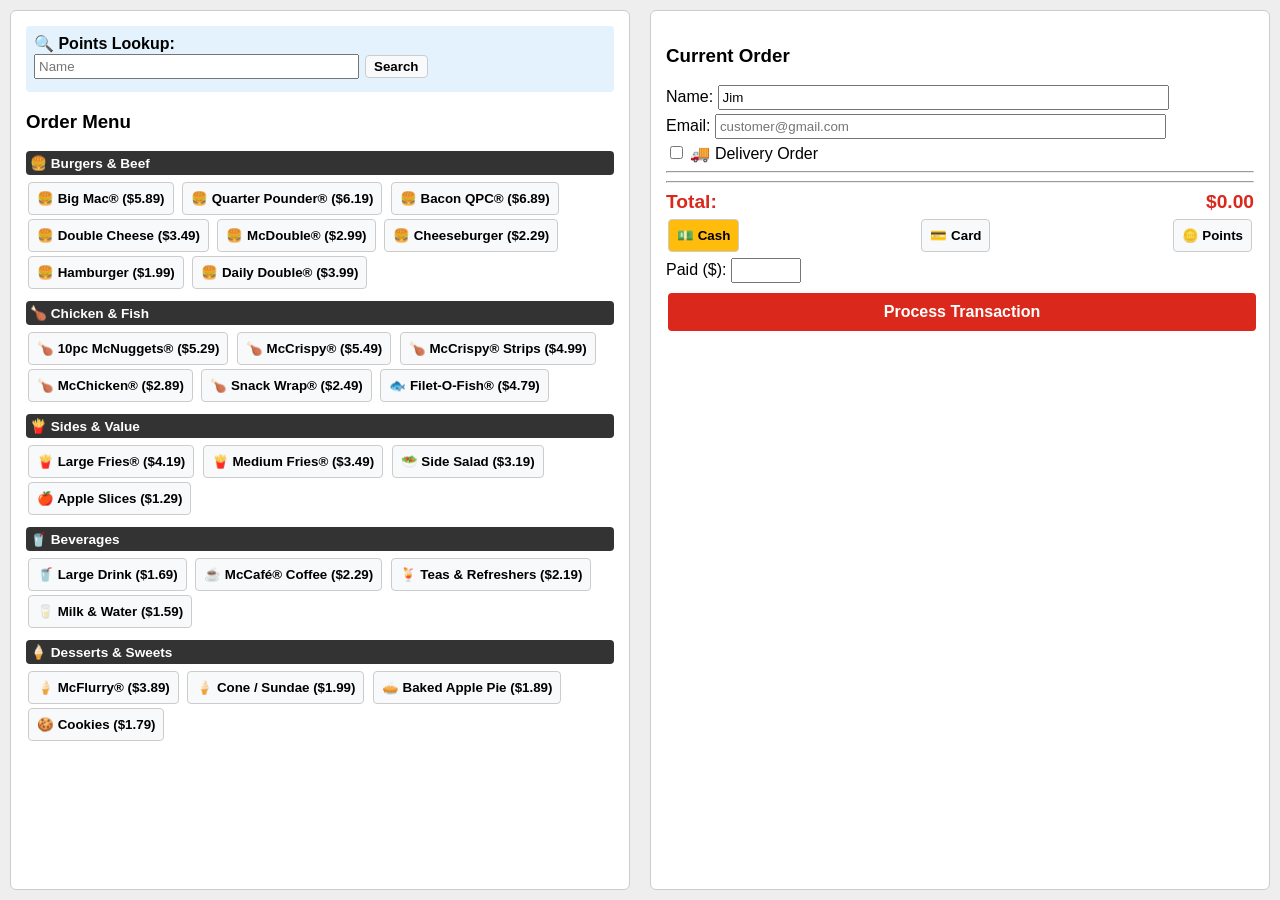
==== Index.html @ 290739df "Add full McDonald's item menu and keep points database" ====
<!DOCTYPE html><html><head><meta charset="UTF-8"><title>POS</title><style>body{font-family:sans-serif;display:flex;margin:0;height:100vh;background:#eee}.pane{flex:1.2;padding:15px;overflow-y:auto;background:#fff;border:1px solid #ccc;margin:10px;border-radius:6px}.row{display:flex;justify-content:space-between;margin:4px 0}button{padding:8px;margin:2px;cursor:pointer;font-weight:bold;border-radius:4px;border:1px solid #ccc;background:#f8f9fa}.cat{background:#333;color:#fff;padding:4px;border-radius:4px;margin:10px 0 5px;font-size:.85rem;font-weight:bold}</style></head><body>
<div class="pane">
    <div style="background:#e3f2fd;padding:8px;margin-bottom:10px;border-radius:4px;">
        <strong>🔍 Points Lookup:</strong><br>
        <input type="text" id="s-name" placeholder="Name" style="width:55%;padding:3px;">
        <button onclick="lkup()" style="padding:3px 8px;">Search</button>
        <div id="lk-res" style="margin-top:4px;font-weight:bold;color:#0d47a1;font-size:.8rem;"></div>
    </div>
    <h3>Order Menu</h3>
    <div class="cat">🍔 Burgers & Beef</div>
    <button onclick="add('Big Mac®',5.89)">🍔 Big Mac® ($5.89)</button>
    <button onclick="add('Quarter Pounder® w/ Cheese',6.19)">🍔 Quarter Pounder® ($6.19)</button>
    <button onclick="add('Bacon QPC®',6.89)">🍔 Bacon QPC® ($6.89)</button>
    <button onclick="add('Double Cheeseburger',3.49)">🍔 Double Cheese ($3.49)</button>
    <button onclick="add('McDouble®',2.99)">🍔 McDouble® ($2.99)</button>
    <button onclick="add('Cheeseburger',2.29)">🍔 Cheeseburger ($2.29)</button>
    <button onclick="add('Hamburger',1.99)">🍔 Hamburger ($1.99)</button>
    <button onclick="add('Daily Double®',3.99)">🍔 Daily Double® ($3.99)</button>

    <div class="cat">🍗 Chicken & Fish</div>
    <button onclick="add('10pc McNuggets®',5.29)">🍗 10pc McNuggets® ($5.29)</button>
    <button onclick="add('McCrispy® Sandwich',5.49)">🍗 McCrispy® ($5.49)</button>
    <button onclick="add('McCrispy® Strips',4.99)">🍗 McCrispy® Strips ($4.99)</button>
    <button onclick="add('McChicken®',2.89)">🍗 McChicken® ($2.89)</button>
    <button onclick="add('Snack Wrap®',2.49)">🍗 Snack Wrap® ($2.49)</button>
    <button onclick="add('Filet-O-Fish®',4.79)">🐟 Filet-O-Fish® ($4.79)</button>

    <div class="cat">🍟 Sides & Value</div>
    <button onclick="add('Large Fries®',4.19)">🍟 Large Fries® ($4.19)</button>
    <button onclick="add('Medium Fries®',3.49)">🍟 Medium Fries® ($3.49)</button>
    <button onclick="add('Side Salad',3.19)">🥗 Side Salad ($3.19)</button>
    <button onclick="add('Apple Slices',1.29)">🍎 Apple Slices ($1.29)</button>

    <div class="cat">🥤 Beverages</div>
    <button onclick="add('Large Fountain Drink',1.69)">🥤 Large Drink ($1.69)</button>
    <button onclick="add('McCafé® Coffee',2.29)">☕ McCafé® Coffee ($2.29)</button>
    <button onclick="add('Refreshers & Teas',2.19)">🍹 Teas & Refreshers ($2.19)</button>
    <button onclick="add('Milk & Water',1.59)">🥛 Milk & Water ($1.59)</button>

    <div class="cat">🍦 Desserts & Sweets</div>
    <button onclick="add('McFlurry®',3.89)">🍦 McFlurry® ($3.89)</button>
    <button onclick="add('Cone / Sundae',1.99)">🍦 Cone / Sundae ($1.99)</button>
    <button onclick="add('Baked Apple Pie',1.89)">🥧 Baked Apple Pie ($1.89)</button>
    <button onclick="add('Cookies (Tote)',1.79)">🍪 Cookies ($1.79)</button>
</div>
<div class="pane">
    <h3>Current Order</h3>
    Name: <input type="text" id="c-name" value="Jim" style="width:75%;padding:3px;"><br>
    Email: <input type="email" id="c-mail" placeholder="customer@gmail.com" style="width:75%;padding:3px;margin:4px 0;"><br>
    <input type="checkbox" id="is-del" onchange="toggleDel()"> 🚚 Delivery Order
    <input type="text" id="addr" placeholder="Address" style="display:none;width:75%;padding:3px;margin-top:4px;">
    <hr><div id="tape"></div><hr>
    <div class="row" style="font-size:1.2rem;font-weight:bold;color:#da291c;"><span>Total:</span><span id="total">$0.00</span></div>
    <div class="row">
        <button onclick="setPay('cash')" id="b-cash" style="background:#ffbc0d;">💵 Cash</button>
        <button onclick="setPay('card')" id="b-card">💳 Card</button>
        <button onclick="setPay('points')" id="b-pts">🪙 Points</button>
    </div>
    <div id="cash-box">Paid ($): <input type="number" id="paid" step="0.01" style="width:60px;padding:3px;"></div>
    <div id="del-warn" style="display:none;color:#856404;font-size:.8rem;font-weight:bold;">⚠️ Collect cash on route.</div>
    <div id="pts-box" style="display:none;color:#0d47a1;font-weight:bold;"><span id="p-cost">Cost: 0 pts</span></div>
    <button onclick="checkout()" style="background:#da291c;color:#fff;width:100%;padding:10px;margin-top:10px;border:none;font-size:1rem;">Process Transaction</button>
    <div id="rcpt-tools" style="display:none;margin-top:8px;background:#e2f0d9;padding:8px;border-radius:4px;"><button onclick="sendGmail()">📬 Gmail</button><button onclick="downloadRcpt()">💾 Download</button></div>
</div>
<script>
    const db={"john":500,"jim":2400,"sam":1500}; let cart=[], payMethod='cash', total=0, receiptStr="", orderName="";
    function add(n,p){let m=cart.find(c=>c.n===n); m?m.qty++:cart.push({n,p,qty:1}); render()}
    function render(){document.getElementById('tape').innerHTML=cart.map(i=>`<div class="row"><span>${i.n} x${i.qty}</span><span>$${(i.p*i.qty).toFixed(2)}</span></div>`).join(''); total=cart.reduce((s,i)=>s+(i.p*i.qty),0); document.getElementById('total').innerText=`$${total.toFixed(2)}`; if(payMethod==='points')pUpd()}
    function toggleDel(){const d=document.getElementById('is-del').checked; document.getElementById('addr').style.display=d?'block':'none'; if(payMethod==='cash'){document.getElementById('cash-box').style.display=d?'none':'block'; document.getElementById('del-warn').style.display=d?'block':'none'}}
    function pCost(){return Math.ceil(total)*100}
    function pUpd(){const k=document.getElementById('c-name').value.trim().toLowerCase(); document.getElementById('p-cost').innerText=`Cost: ${pCost()} PTS | Bal: ${db[k]||0} PTS`}
    function setPay(m){payMethod=m; const d=document.getElementById('is-del').checked; document.getElementById('b-cash').style.background=m==='cash'?'#ffbc0d':''; document.getElementById('b-card').style.background=m==='card'?'#ffbc0d':''; document.getElementById('b-pts').style.background=m==='points'?'#ffbc0d':''; document.getElementById('cash-box').style.display=m==='cash'&&!d?'block':'none'; document.getElementById('del-warn').style.display=m==='cash'&&d?'block':'none'; document.getElementById('pts-box').style.display=m==='points'?'block':'none'; if(m==='points')pUpd()}
    function lkup(){const s=document.getElementById('s-name').value.trim().toLowerCase(); const res=document.getElementById('lk-res'); if(!s)return; if(db[s]!==undefined)res.innerText=`👤 ${s.toUpperCase()} has ${db[s]} PTS.`; else{res.innerText=`❌ Added new profile (0 PTS).`; db[s]=0}}
    function checkout(){
        if(!cart.length)return alert("Order empty!"); orderName=document.getElementById('c-name').value.trim()||"Customer"; const k=orderName.toLowerCase(); const d=document.getElementById('is-del').checked; if(d&&!document.getElementById('addr').value.trim())return alert("Enter address!"); if(db[k]===undefined)db[k]=0; let chg="",msg="";
        if(payMethod==='points'){let req=pCost(); if(db[k]<req)return alert(`Need ${req} PTS. Balance: ${db[k]}`); db[k]-=req; msg=`POINTS\nFREE\n-${req} PTS`; chg=`Deducted -${req} PTS. New Bal: ${db[k]}`}else{let e=Math.floor(total)*100; if(d&&payMethod==='cash')msg=`DELIVERY\nAddr: ${document.getElementById('addr').value}\nCollect: $${total.toFixed(2)}`; else if(payMethod==='cash'){let amt=parseFloat(document.getElementById('paid').value||0); if(amt<total)return alert("Short cash!"); msg=`CASH\nChange: $${(amt-total).toFixed(2)}`}else msg="CARD\nApproved."; db[k]+=e; chg=`Added +${e} PTS. New Bal: ${db[k]}`}
        receiptStr=`=== RECEIPT ===\nCustomer: ${orderName}\nTotal: $${total.toFixed(2)}\nStatus: ${msg}\nProfile: ${chg}`; alert(`== SUCCESS ==\n${msg}\n\n📊 UPDATED:\n${chg}`); document.getElementById('rcpt-tools').style.display='block'; document.getElementById('lk-res').innerText=""; cart=[]; document.getElementById('paid').value=''; document.getElementById('addr').value=''; document.getElementById('is-del').checked=false; toggleDel(); render();
    }
    function downloadRcpt(){const blob=new Blob([receiptStr],{type:"text/plain"}); const l=document.createElement("a"); l.href=URL.createObjectURL(blob); l.download=`Receipt_${orderName}.txt`; l.click()}
    function sendGmail(){const e=document.getElementById('c-mail').value.trim(); if(!e)return alert("Enter email!"); window.open(`https://google.com{e}&su=${encodeURIComponent('Receipt')}&body=${encodeURIComponent(receiptStr)}`,'_blank')}
</script></body></html>
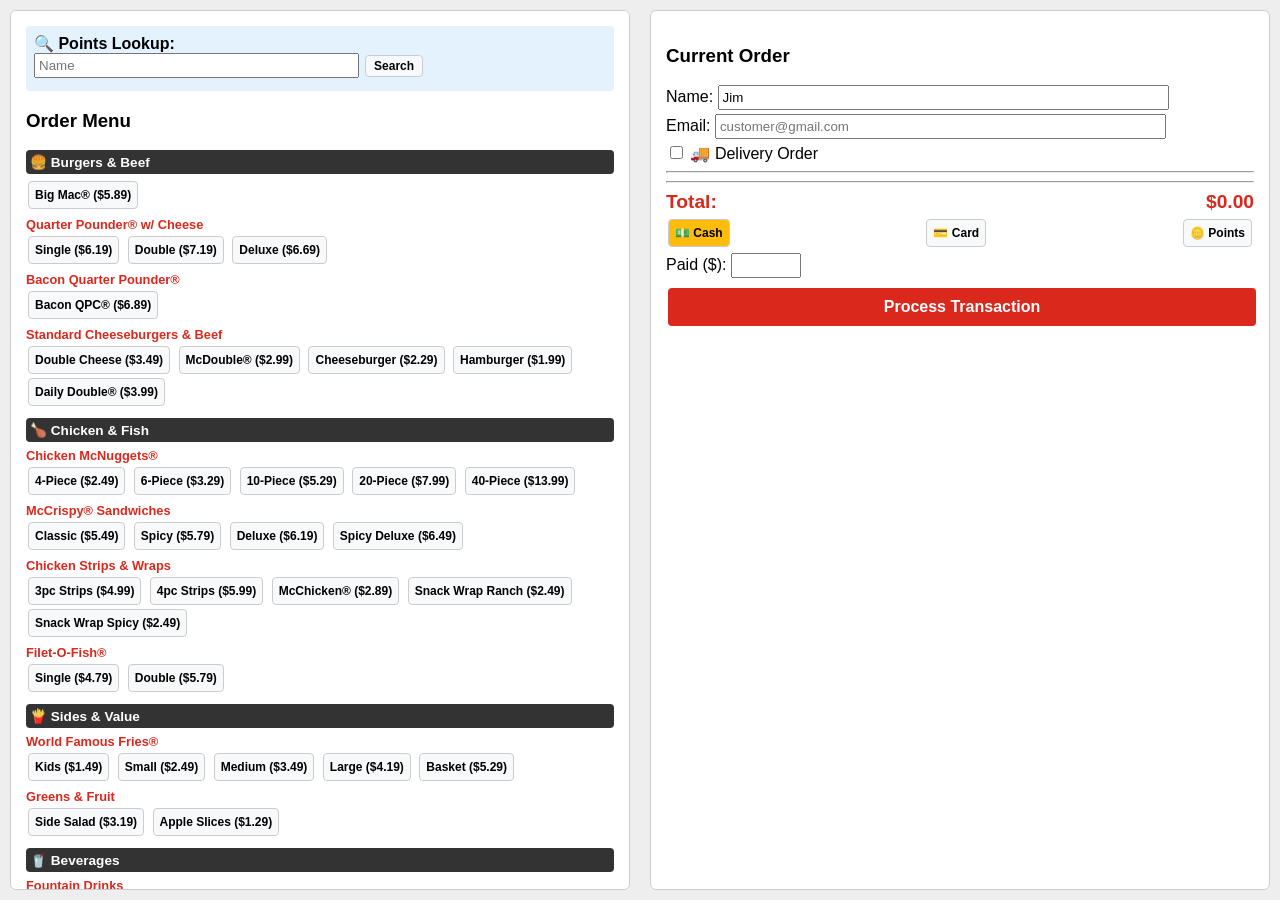
==== commit 8401ca78: "Expand full menu sub-items from printed menu sheets`" ====
--- a/Index.html
+++ b/Index.html
@@ -1,4 +1,4 @@
-<!DOCTYPE html><html><head><meta charset="UTF-8"><title>POS</title><style>body{font-family:sans-serif;display:flex;margin:0;height:100vh;background:#eee}.pane{flex:1.2;padding:15px;overflow-y:auto;background:#fff;border:1px solid #ccc;margin:10px;border-radius:6px}.row{display:flex;justify-content:space-between;margin:4px 0}button{padding:8px;margin:2px;cursor:pointer;font-weight:bold;border-radius:4px;border:1px solid #ccc;background:#f8f9fa}.cat{background:#333;color:#fff;padding:4px;border-radius:4px;margin:10px 0 5px;font-size:.85rem;font-weight:bold}</style></head><body>
+<!DOCTYPE html><html><head><meta charset="UTF-8"><title>POS</title><style>body{font-family:sans-serif;display:flex;margin:0;height:100vh;background:#eee}.pane{flex:1.2;padding:15px;overflow-y:auto;background:#fff;border:1px solid #ccc;margin:10px;border-radius:6px}.row{display:flex;justify-content:space-between;margin:4px 0}button{padding:6px;margin:2px;cursor:pointer;font-weight:bold;border-radius:4px;border:1px solid #ccc;background:#f8f9fa;font-size:0.75rem}.cat{background:#333;color:#fff;padding:4px;border-radius:4px;margin:10px 0 5px;font-size:.85rem;font-weight:bold}.subcat{font-size:0.8rem;font-weight:bold;color:#da291c;margin:6px 0 2px 0}</style></head><body>
 <div class="pane">
     <div style="background:#e3f2fd;padding:8px;margin-bottom:10px;border-radius:4px;">
         <strong>🔍 Points Lookup:</strong><br>
@@ -7,41 +7,90 @@
         <div id="lk-res" style="margin-top:4px;font-weight:bold;color:#0d47a1;font-size:.8rem;"></div>
     </div>
     <h3>Order Menu</h3>
+    
     <div class="cat">🍔 Burgers & Beef</div>
-    <button onclick="add('Big Mac®',5.89)">🍔 Big Mac® ($5.89)</button>
-    <button onclick="add('Quarter Pounder® w/ Cheese',6.19)">🍔 Quarter Pounder® ($6.19)</button>
-    <button onclick="add('Bacon QPC®',6.89)">🍔 Bacon QPC® ($6.89)</button>
-    <button onclick="add('Double Cheeseburger',3.49)">🍔 Double Cheese ($3.49)</button>
-    <button onclick="add('McDouble®',2.99)">🍔 McDouble® ($2.99)</button>
-    <button onclick="add('Cheeseburger',2.29)">🍔 Cheeseburger ($2.29)</button>
-    <button onclick="add('Hamburger',1.99)">🍔 Hamburger ($1.99)</button>
-    <button onclick="add('Daily Double®',3.99)">🍔 Daily Double® ($3.99)</button>
+    <button onclick="add('Big Mac®',5.89)">Big Mac® ($5.89)</button>
+    <div class="subcat">Quarter Pounder® w/ Cheese</div>
+    <button onclick="add('Quarter Pounder® (Single)',6.19)">Single ($6.19)</button>
+    <button onclick="add('Quarter Pounder® (Double)',7.19)">Double ($7.19)</button>
+    <button onclick="add('Quarter Pounder® (Deluxe)',6.69)">Deluxe ($6.69)</button>
+    <div class="subcat">Bacon Quarter Pounder®</div>
+    <button onclick="add('Bacon QPC®',6.89)">Bacon QPC® ($6.89)</button>
+    <div class="subcat">Standard Cheeseburgers & Beef</div>
+    <button onclick="add('Double Cheeseburger',3.49)">Double Cheese ($3.49)</button>
+    <button onclick="add('McDouble®',2.99)">McDouble® ($2.99)</button>
+    <button onclick="add('Cheeseburger',2.29)">Cheeseburger ($2.29)</button>
+    <button onclick="add('Hamburger',1.99)">Hamburger ($1.99)</button>
+    <button onclick="add('Daily Double®',3.99)">Daily Double® ($3.99)</button>
 
     <div class="cat">🍗 Chicken & Fish</div>
-    <button onclick="add('10pc McNuggets®',5.29)">🍗 10pc McNuggets® ($5.29)</button>
-    <button onclick="add('McCrispy® Sandwich',5.49)">🍗 McCrispy® ($5.49)</button>
-    <button onclick="add('McCrispy® Strips',4.99)">🍗 McCrispy® Strips ($4.99)</button>
-    <button onclick="add('McChicken®',2.89)">🍗 McChicken® ($2.89)</button>
-    <button onclick="add('Snack Wrap®',2.49)">🍗 Snack Wrap® ($2.49)</button>
-    <button onclick="add('Filet-O-Fish®',4.79)">🐟 Filet-O-Fish® ($4.79)</button>
+    <div class="subcat">Chicken McNuggets®</div>
+    <button onclick="add('4pc McNuggets®',2.49)">4-Piece ($2.49)</button>
+    <button onclick="add('6pc McNuggets®',3.29)">6-Piece ($3.29)</button>
+    <button onclick="add('10pc McNuggets®',5.29)">10-Piece ($5.29)</button>
+    <button onclick="add('20pc McNuggets®',7.99)">20-Piece ($7.99)</button>
+    <button onclick="add('40pc McNuggets®',13.99)">40-Piece ($13.99)</button>
+    <div class="subcat">McCrispy® Sandwiches</div>
+    <button onclick="add('McCrispy® (Classic)',5.49)">Classic ($5.49)</button>
+    <button onclick="add('McCrispy® (Spicy)',5.79)">Spicy ($5.79)</button>
+    <button onclick="add('McCrispy® (Deluxe)',6.19)">Deluxe ($6.19)</button>
+    <button onclick="add('McCrispy® (Spicy Deluxe)',6.49)">Spicy Deluxe ($6.49)</button>
+    <div class="subcat">Chicken Strips & Wraps</div>
+    <button onclick="add('3pc McCrispy® Strips',4.99)">3pc Strips ($4.99)</button>
+    <button onclick="add('4pc McCrispy® Strips',5.99)">4pc Strips ($5.99)</button>
+    <button onclick="add('McChicken®',2.89)">McChicken® ($2.89)</button>
+    <button onclick="add('Snack Wrap® (Ranch)',2.49)">Snack Wrap Ranch ($2.49)</button>
+    <button onclick="add('Snack Wrap® (Spicy)',2.49)">Snack Wrap Spicy ($2.49)</button>
+    <div class="subcat">Filet-O-Fish®</div>
+    <button onclick="add('Filet-O-Fish® (Single)',4.79)">Single ($4.79)</button>
+    <button onclick="add('Filet-O-Fish® (Double)',5.79)">Double ($5.79)</button>
 
     <div class="cat">🍟 Sides & Value</div>
-    <button onclick="add('Large Fries®',4.19)">🍟 Large Fries® ($4.19)</button>
-    <button onclick="add('Medium Fries®',3.49)">🍟 Medium Fries® ($3.49)</button>
-    <button onclick="add('Side Salad',3.19)">🥗 Side Salad ($3.19)</button>
-    <button onclick="add('Apple Slices',1.29)">🍎 Apple Slices ($1.29)</button>
+    <div class="subcat">World Famous Fries®</div>
+    <button onclick="add('Kids Fries®',1.49)">Kids ($1.49)</button>
+    <button onclick="add('Small Fries®',2.49)">Small ($2.49)</button>
+    <button onclick="add('Medium Fries®',3.49)">Medium ($3.49)</button>
+    <button onclick="add('Large Fries®',4.19)">Large ($4.19)</button>
+    <button onclick="add('Basket of Fries®',5.29)">Basket ($5.29)</button>
+    <div class="subcat">Greens & Fruit</div>
+    <button onclick="add('Side Salad',3.19)">Side Salad ($3.19)</button>
+    <button onclick="add('Apple Slices',1.29)">Apple Slices ($1.29)</button>
 
     <div class="cat">🥤 Beverages</div>
-    <button onclick="add('Large Fountain Drink',1.69)">🥤 Large Drink ($1.69)</button>
-    <button onclick="add('McCafé® Coffee',2.29)">☕ McCafé® Coffee ($2.29)</button>
-    <button onclick="add('Refreshers & Teas',2.19)">🍹 Teas & Refreshers ($2.19)</button>
-    <button onclick="add('Milk & Water',1.59)">🥛 Milk & Water ($1.59)</button>
+    <div class="subcat">Fountain Drinks</div>
+    <button onclick="add('Fountain Drink (Coca-Cola®)',1.69)">Coca-Cola® ($1.69)</button>
+    <button onclick="add('Fountain Drink (Diet Coke®)',1.69)">Diet Coke® ($1.69)</button>
+    <button onclick="add('Fountain Drink (Sprite®)',1.69)">Sprite® ($1.69)</button>
+    <button onclick="add('Fountain Drink (Dr Pepper®)',1.69)">Dr Pepper® ($1.69)</button>
+    <button onclick="add('Fountain Drink (Hi-C® Orange)',1.69)">Hi-C® Orange ($1.69)</button>
+    <div class="subcat">McCafé® Coffee & Drinks</div>
+    <button onclick="add('McCafé® Iced Coffee',2.29)">Iced Coffee ($2.29)</button>
+    <button onclick="add('McCafé® Americano',2.49)">Americano ($2.49)</button>
+    <button onclick="add('McCafé® Latte',2.99)">Latte ($2.99)</button>
+    <button onclick="add('McCafé® Cappuccino',2.99)">Cappuccino ($2.99)</button>
+    <button onclick="add('McCafé® Caramel Frappé',3.49)">Caramel Frappé ($3.49)</button>
+    <button onclick="add('McCafé® Mocha Frappé',3.49)">Mocha Frappé ($3.49)</button>
+    <div class="subcat">Refreshers, Teas, Milk & Water</div>
+    <button onclick="add('Sweet Iced Tea',1.99)">Sweet Iced Tea ($1.99)</button>
+    <button onclick="add('Unsweet Iced Tea',1.99)">Unsweet Iced Tea ($1.99)</button>
+    <button onclick="add('Lemonade',2.19)">Lemonade ($2.19)</button>
+    <button onclick="add('Fruit Smoothie',3.29)">Fruit Smoothie ($3.29)</button>
+    <button onclick="add('DASANI® Water',1.59)">DASANI® Water ($1.59)</button>
+    <button onclick="add('Low-Fat Milk Jug',1.59)">Low-Fat Milk ($1.59)</button>
 
     <div class="cat">🍦 Desserts & Sweets</div>
-    <button onclick="add('McFlurry®',3.89)">🍦 McFlurry® ($3.89)</button>
-    <button onclick="add('Cone / Sundae',1.99)">🍦 Cone / Sundae ($1.99)</button>
-    <button onclick="add('Baked Apple Pie',1.89)">🥧 Baked Apple Pie ($1.89)</button>
-    <button onclick="add('Cookies (Tote)',1.79)">🍪 Cookies ($1.79)</button>
+    <div class="subcat">McFlurry®</div>
+    <button onclick="add('McFlurry® (Oreo®)',3.89)">Oreo® ($3.89)</button>
+    <button onclick="add('McFlurry® (M&M\'s®)',3.89)">M&M's® ($3.89)</button>
+    <button onclick="add('McFlurry® (Seasonal)',4.19)">Seasonal Flavor ($4.19)</button>
+    <div class="subcat">Bakery & Ice Cream Cones</div>
+    <button onclick="add('Soft Serve Cone',1.99)">Soft Serve Cone ($1.99)</button>
+    <button onclick="add('Sundae',2.49)">Sundae ($2.49)</button>
+    <button onclick="add('Baked Apple Pie',1.89)">Baked Apple Pie ($1.89)</button>
+    <div class="subcat">Chocolate Chip Cookies</div>
+    <button onclick="add('1 Chocolate Chip Cookie',0.99)">1 Cookie ($0.99)</button>
+    <button onclick="add('2 Chocolate Chip Cookies',1.59)">2 Cookies ($1.59)</button>
+    <button onclick="add('13-Cookie Tote',5.99)">13-Cookie Tote ($5.99)</button>
 </div>
 <div class="pane">
     <h3>Current Order</h3>
@@ -64,18 +113,10 @@
 </div>
 <script>
     const db={"john":500,"jim":2400,"sam":1500}; let cart=[], payMethod='cash', total=0, receiptStr="", orderName="";
+    Object.keys(menu).forEach(c=>{});
     function add(n,p){let m=cart.find(c=>c.n===n); m?m.qty++:cart.push({n,p,qty:1}); render()}
     function render(){document.getElementById('tape').innerHTML=cart.map(i=>`<div class="row"><span>${i.n} x${i.qty}</span><span>$${(i.p*i.qty).toFixed(2)}</span></div>`).join(''); total=cart.reduce((s,i)=>s+(i.p*i.qty),0); document.getElementById('total').innerText=`$${total.toFixed(2)}`; if(payMethod==='points')pUpd()}
     function toggleDel(){const d=document.getElementById('is-del').checked; document.getElementById('addr').style.display=d?'block':'none'; if(payMethod==='cash'){document.getElementById('cash-box').style.display=d?'none':'block'; document.getElementById('del-warn').style.display=d?'block':'none'}}
     function pCost(){return Math.ceil(total)*100}
     function pUpd(){const k=document.getElementById('c-name').value.trim().toLowerCase(); document.getElementById('p-cost').innerText=`Cost: ${pCost()} PTS | Bal: ${db[k]||0} PTS`}
-    function setPay(m){payMethod=m; const d=document.getElementById('is-del').checked; document.getElementById('b-cash').style.background=m==='cash'?'#ffbc0d':''; document.getElementById('b-card').style.background=m==='card'?'#ffbc0d':''; document.getElementById('b-pts').style.background=m==='points'?'#ffbc0d':''; document.getElementById('cash-box').style.display=m==='cash'&&!d?'block':'none'; document.getElementById('del-warn').style.display=m==='cash'&&d?'block':'none'; document.getElementById('pts-box').style.display=m==='points'?'block':'none'; if(m==='points')pUpd()}
-    function lkup(){const s=document.getElementById('s-name').value.trim().toLowerCase(); const res=document.getElementById('lk-res'); if(!s)return; if(db[s]!==undefined)res.innerText=`👤 ${s.toUpperCase()} has ${db[s]} PTS.`; else{res.innerText=`❌ Added new profile (0 PTS).`; db[s]=0}}
-    function checkout(){
-        if(!cart.length)return alert("Order empty!"); orderName=document.getElementById('c-name').value.trim()||"Customer"; const k=orderName.toLowerCase(); const d=document.getElementById('is-del').checked; if(d&&!document.getElementById('addr').value.trim())return alert("Enter address!"); if(db[k]===undefined)db[k]=0; let chg="",msg="";
-        if(payMethod==='points'){let req=pCost(); if(db[k]<req)return alert(`Need ${req} PTS. Balance: ${db[k]}`); db[k]-=req; msg=`POINTS\nFREE\n-${req} PTS`; chg=`Deducted -${req} PTS. New Bal: ${db[k]}`}else{let e=Math.floor(total)*100; if(d&&payMethod==='cash')msg=`DELIVERY\nAddr: ${document.getElementById('addr').value}\nCollect: $${total.toFixed(2)}`; else if(payMethod==='cash'){let amt=parseFloat(document.getElementById('paid').value||0); if(amt<total)return alert("Short cash!"); msg=`CASH\nChange: $${(amt-total).toFixed(2)}`}else msg="CARD\nApproved."; db[k]+=e; chg=`Added +${e} PTS. New Bal: ${db[k]}`}
-        receiptStr=`=== RECEIPT ===\nCustomer: ${orderName}\nTotal: $${total.toFixed(2)}\nStatus: ${msg}\nProfile: ${chg}`; alert(`== SUCCESS ==\n${msg}\n\n📊 UPDATED:\n${chg}`); document.getElementById('rcpt-tools').style.display='block'; document.getElementById('lk-res').innerText=""; cart=[]; document.getElementById('paid').value=''; document.getElementById('addr').value=''; document.getElementById('is-del').checked=false; toggleDel(); render();
-    }
-    function downloadRcpt(){const blob=new Blob([receiptStr],{type:"text/plain"}); const l=document.createElement("a"); l.href=URL.createObjectURL(blob); l.download=`Receipt_${orderName}.txt`; l.click()}
-    function sendGmail(){const e=document.getElementById('c-mail').value.trim(); if(!e)return alert("Enter email!"); window.open(`https://google.com{e}&su=${encodeURIComponent('Receipt')}&body=${encodeURIComponent(receiptStr)}`,'_blank')}
-</script></body></html>
+function setPay(m){payMethod=m; const d=document.getElementById('is-del').checked; document.getElementById('b-cash').style.background=m==='cash'?'#ffbc0d':''; document.getElementById('b-card').style.background=m==='card'?'#ffbc0d':''; document.getElementById('b-pts').style.background=m==='points'?'#ffbc0d':''; document.getElementById('cash-box').style.display=m==='cash'&&!d?'block':'none'; document.getElementById('del-warn').style.display=m==='cash'&&d?'block':'none'; document.getElementById('pts-box').style.display=m==='points'?'block':'none'; if(m==='points')pUpd()}function lkup(){const s=document.getElementById('s-name').value.trim().toLowerCase(); const res=document.getElementById('lk-res'); if(!s)return; if(db[s]!==undefined)res.innerText=👤 ${s.toUpperCase()} has ${db[s]} PTS.; else{res.innerText=❌ Added new profile (0 PTS).; db[s]=0}}function checkout(){if(!cart.length)return alert("Order empty!"); orderName=document.getElementById('c-name').value.trim()||"Customer"; const k=orderName.toLowerCase(); const d=document.getElementById('is-del').checked; if(d&&!document.getElementById('addr').value.trim())return alert("Enter address!"); if(db[k]===undefined)db[k]=0; let chg="",msg="";if(payMethod==='points'){let req=pCost(); if(db[k]<req)return alert(Need ${req} PTS. Balance: ${db[k]}); db[k]-=req; msg=POINTS\nFREE\n-${req} PTS; chg=Deducted -${req} PTS. New Bal: ${db[k]}}else{let e=Math.floor(total)*100; if(d&&payMethod==='cash')msg=DELIVERY\nAddr: ${document.getElementById('addr').value}\nCollect: $${total.toFixed(2)}; else if(payMethod==='cash'){let amt=parseFloat(document.getElementById('paid').value||0); if(amt<total)return alert("Short cash!"); msg=CASH\nChange: $${(amt-total).toFixed(2)}}else msg="CARD\nApproved."; db[k]+=e; chg=Added +${e} PTS. New Bal: ${db[k]}}receiptStr==== RECEIPT ===\nCustomer: ${orderName}\nTotal: $${total.toFixed(2)}\nStatus: ${msg}\nProfile: ${chg}; alert(== SUCCESS ==\n${msg}\n\n📊 UPDATED:\n${chg}); document.getElementById('rcpt-tools').style.display='block'; document.getElementById('lk-res').innerText=""; cart=[]; document.getElementById('paid').value=''; document.getElementById('addr').value=''; document.getElementById('is-del').checked=false; toggleDel(); render();}function downloadRcpt(){const blob=new Blob([receiptStr],{type:"text/plain"}); const l=document.createElement("a"); l.href=URL.createObjectURL(blob); l.download=Receipt_${orderName}.txt; l.click()}function sendGmail(){const e=document.getElementById('c-mail').value.trim(); if(!e)return alert("Enter email!"); window.open(https://google.com{e}&su=${encodeURIComponent('Receipt')}&body=${encodeURIComponent(receiptStr)},'_blank')}
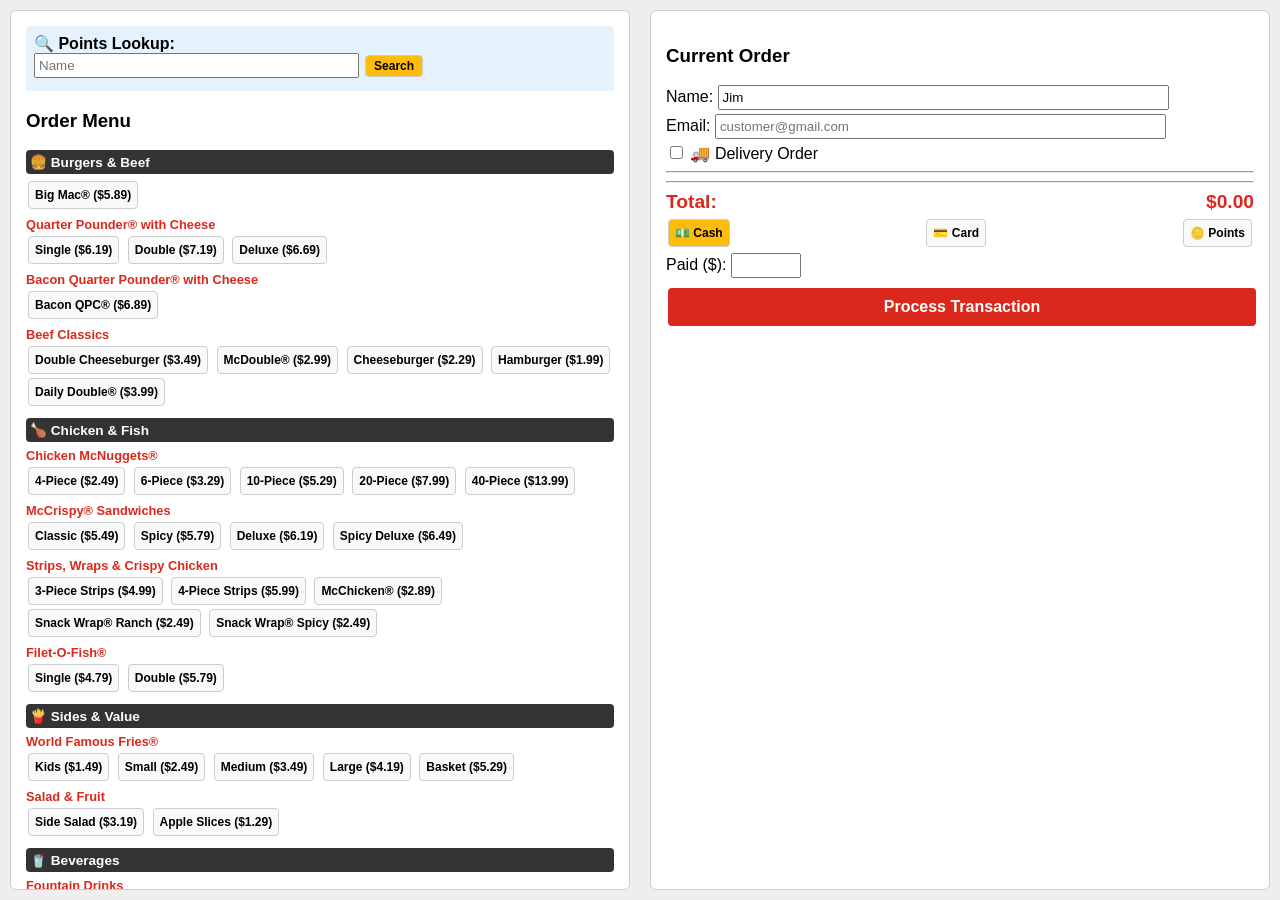
==== commit 0fe238ff: "Fix script rendering and hardcode printed menu variations" ====
--- a/Index.html
+++ b/Index.html
@@ -3,21 +3,21 @@
     <div style="background:#e3f2fd;padding:8px;margin-bottom:10px;border-radius:4px;">
         <strong>🔍 Points Lookup:</strong><br>
         <input type="text" id="s-name" placeholder="Name" style="width:55%;padding:3px;">
-        <button onclick="lkup()" style="padding:3px 8px;">Search</button>
+        <button onclick="lkup()" style="padding:3px 8px;background:#ffbc0d;">Search</button>
         <div id="lk-res" style="margin-top:4px;font-weight:bold;color:#0d47a1;font-size:.8rem;"></div>
     </div>
     <h3>Order Menu</h3>
     
     <div class="cat">🍔 Burgers & Beef</div>
     <button onclick="add('Big Mac®',5.89)">Big Mac® ($5.89)</button>
-    <div class="subcat">Quarter Pounder® w/ Cheese</div>
+    <div class="subcat">Quarter Pounder® with Cheese</div>
     <button onclick="add('Quarter Pounder® (Single)',6.19)">Single ($6.19)</button>
     <button onclick="add('Quarter Pounder® (Double)',7.19)">Double ($7.19)</button>
     <button onclick="add('Quarter Pounder® (Deluxe)',6.69)">Deluxe ($6.69)</button>
-    <div class="subcat">Bacon Quarter Pounder®</div>
+    <div class="subcat">Bacon Quarter Pounder® with Cheese</div>
     <button onclick="add('Bacon QPC®',6.89)">Bacon QPC® ($6.89)</button>
-    <div class="subcat">Standard Cheeseburgers & Beef</div>
-    <button onclick="add('Double Cheeseburger',3.49)">Double Cheese ($3.49)</button>
+    <div class="subcat">Beef Classics</div>
+    <button onclick="add('Double Cheeseburger',3.49)">Double Cheeseburger ($3.49)</button>
     <button onclick="add('McDouble®',2.99)">McDouble® ($2.99)</button>
     <button onclick="add('Cheeseburger',2.29)">Cheeseburger ($2.29)</button>
     <button onclick="add('Hamburger',1.99)">Hamburger ($1.99)</button>
@@ -35,12 +35,12 @@
     <button onclick="add('McCrispy® (Spicy)',5.79)">Spicy ($5.79)</button>
     <button onclick="add('McCrispy® (Deluxe)',6.19)">Deluxe ($6.19)</button>
     <button onclick="add('McCrispy® (Spicy Deluxe)',6.49)">Spicy Deluxe ($6.49)</button>
-    <div class="subcat">Chicken Strips & Wraps</div>
-    <button onclick="add('3pc McCrispy® Strips',4.99)">3pc Strips ($4.99)</button>
-    <button onclick="add('4pc McCrispy® Strips',5.99)">4pc Strips ($5.99)</button>
+    <div class="subcat">Strips, Wraps & Crispy Chicken</div>
+    <button onclick="add('3pc McCrispy® Strips',4.99)">3-Piece Strips ($4.99)</button>
+    <button onclick="add('4pc McCrispy® Strips',5.99)">4-Piece Strips ($5.99)</button>
     <button onclick="add('McChicken®',2.89)">McChicken® ($2.89)</button>
-    <button onclick="add('Snack Wrap® (Ranch)',2.49)">Snack Wrap Ranch ($2.49)</button>
-    <button onclick="add('Snack Wrap® (Spicy)',2.49)">Snack Wrap Spicy ($2.49)</button>
+    <button onclick="add('Snack Wrap® (Ranch)',2.49)">Snack Wrap® Ranch ($2.49)</button>
+    <button onclick="add('Snack Wrap® (Spicy)',2.49)">Snack Wrap® Spicy ($2.49)</button>
     <div class="subcat">Filet-O-Fish®</div>
     <button onclick="add('Filet-O-Fish® (Single)',4.79)">Single ($4.79)</button>
     <button onclick="add('Filet-O-Fish® (Double)',5.79)">Double ($5.79)</button>
@@ -52,7 +52,7 @@
     <button onclick="add('Medium Fries®',3.49)">Medium ($3.49)</button>
     <button onclick="add('Large Fries®',4.19)">Large ($4.19)</button>
     <button onclick="add('Basket of Fries®',5.29)">Basket ($5.29)</button>
-    <div class="subcat">Greens & Fruit</div>
+    <div class="subcat">Salad & Fruit</div>
     <button onclick="add('Side Salad',3.19)">Side Salad ($3.19)</button>
     <button onclick="add('Apple Slices',1.29)">Apple Slices ($1.29)</button>
 
@@ -76,14 +76,14 @@
     <button onclick="add('Lemonade',2.19)">Lemonade ($2.19)</button>
     <button onclick="add('Fruit Smoothie',3.29)">Fruit Smoothie ($3.29)</button>
     <button onclick="add('DASANI® Water',1.59)">DASANI® Water ($1.59)</button>
-    <button onclick="add('Low-Fat Milk Jug',1.59)">Low-Fat Milk ($1.59)</button>
+    <button onclick="add('Low-Fat Milk Jug',1.59)">Low-Fat Milk Jug ($1.59)</button>
 
     <div class="cat">🍦 Desserts & Sweets</div>
     <div class="subcat">McFlurry®</div>
     <button onclick="add('McFlurry® (Oreo®)',3.89)">Oreo® ($3.89)</button>
     <button onclick="add('McFlurry® (M&M\'s®)',3.89)">M&M's® ($3.89)</button>
     <button onclick="add('McFlurry® (Seasonal)',4.19)">Seasonal Flavor ($4.19)</button>
-    <div class="subcat">Bakery & Ice Cream Cones</div>
+    <div class="subcat">Ice Cream Bakery treats</div>
     <button onclick="add('Soft Serve Cone',1.99)">Soft Serve Cone ($1.99)</button>
     <button onclick="add('Sundae',2.49)">Sundae ($2.49)</button>
     <button onclick="add('Baked Apple Pie',1.89)">Baked Apple Pie ($1.89)</button>
@@ -96,7 +96,7 @@
     <h3>Current Order</h3>
     Name: <input type="text" id="c-name" value="Jim" style="width:75%;padding:3px;"><br>
     Email: <input type="email" id="c-mail" placeholder="customer@gmail.com" style="width:75%;padding:3px;margin:4px 0;"><br>
-    <input type="checkbox" id="is-del" onchange="toggleDel()"> 🚚 Delivery Order
+    <input type="checkbox" id="is-del" onchange="toggleDel()"> <label for="is-del">🚚 Delivery Order</label>
     <input type="text" id="addr" placeholder="Address" style="display:none;width:75%;padding:3px;margin-top:4px;">
     <hr><div id="tape"></div><hr>
     <div class="row" style="font-size:1.2rem;font-weight:bold;color:#da291c;"><span>Total:</span><span id="total">$0.00</span></div>
@@ -113,7 +113,6 @@
 </div>
 <script>
     const db={"john":500,"jim":2400,"sam":1500}; let cart=[], payMethod='cash', total=0, receiptStr="", orderName="";
-    Object.keys(menu).forEach(c=>{});
     function add(n,p){let m=cart.find(c=>c.n===n); m?m.qty++:cart.push({n,p,qty:1}); render()}
     function render(){document.getElementById('tape').innerHTML=cart.map(i=>`<div class="row"><span>${i.n} x${i.qty}</span><span>$${(i.p*i.qty).toFixed(2)}</span></div>`).join(''); total=cart.reduce((s,i)=>s+(i.p*i.qty),0); document.getElementById('total').innerText=`$${total.toFixed(2)}`; if(payMethod==='points')pUpd()}
     function toggleDel(){const d=document.getElementById('is-del').checked; document.getElementById('addr').style.display=d?'block':'none'; if(payMethod==='cash'){document.getElementById('cash-box').style.display=d?'none':'block'; document.getElementById('del-warn').style.display=d?'block':'none'}}
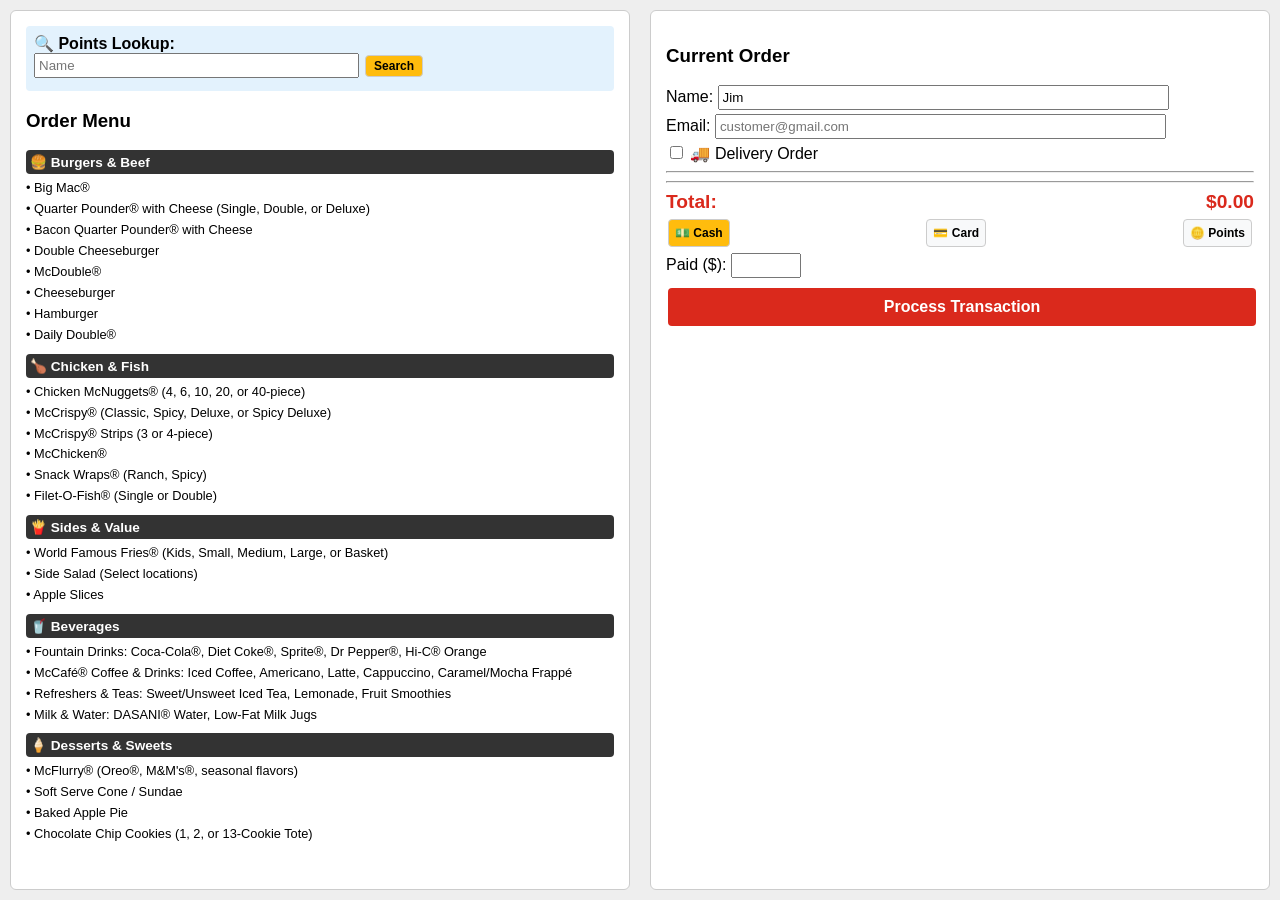
==== commit 74b2cac0: "update menu content in index page" ====
--- a/Index.html
+++ b/Index.html
@@ -1,4 +1,4 @@
-<!DOCTYPE html><html><head><meta charset="UTF-8"><title>POS</title><style>body{font-family:sans-serif;display:flex;margin:0;height:100vh;background:#eee}.pane{flex:1.2;padding:15px;overflow-y:auto;background:#fff;border:1px solid #ccc;margin:10px;border-radius:6px}.row{display:flex;justify-content:space-between;margin:4px 0}button{padding:6px;margin:2px;cursor:pointer;font-weight:bold;border-radius:4px;border:1px solid #ccc;background:#f8f9fa;font-size:0.75rem}.cat{background:#333;color:#fff;padding:4px;border-radius:4px;margin:10px 0 5px;font-size:.85rem;font-weight:bold}.subcat{font-size:0.8rem;font-weight:bold;color:#da291c;margin:6px 0 2px 0}</style></head><body>
+<!DOCTYPE html><html><head><meta charset="UTF-8"><title>POS</title><style>body{font-family:sans-serif;display:flex;margin:0;height:100vh;background:#eee}.pane{flex:1.2;padding:15px;overflow-y:auto;background:#fff;border:1px solid #ccc;margin:10px;border-radius:6px}.row{display:flex;justify-content:space-between;margin:4px 0}button{padding:6px;margin:2px;cursor:pointer;font-weight:bold;border-radius:4px;border:1px solid #ccc;background:#f8f9fa;font-size:0.75rem}.cat{background:#333;color:#fff;padding:4px;border-radius:4px;margin:10px 0 5px;font-size:.85rem;font-weight:bold}.subcat{font-size:0.8rem;font-weight:bold;color:#da291c;margin:6px 0 2px 0}.menu-list{list-style:none;padding:0;margin:0 0 8px 0}.menu-item{font-size:0.8rem;line-height:1.4;margin:3px 0}</style></head><body>
 <div class="pane">
     <div style="background:#e3f2fd;padding:8px;margin-bottom:10px;border-radius:4px;">
         <strong>🔍 Points Lookup:</strong><br>
@@ -7,90 +7,51 @@
         <div id="lk-res" style="margin-top:4px;font-weight:bold;color:#0d47a1;font-size:.8rem;"></div>
     </div>
     <h3>Order Menu</h3>
-    
+
     <div class="cat">🍔 Burgers & Beef</div>
-    <button onclick="add('Big Mac®',5.89)">Big Mac® ($5.89)</button>
-    <div class="subcat">Quarter Pounder® with Cheese</div>
-    <button onclick="add('Quarter Pounder® (Single)',6.19)">Single ($6.19)</button>
-    <button onclick="add('Quarter Pounder® (Double)',7.19)">Double ($7.19)</button>
-    <button onclick="add('Quarter Pounder® (Deluxe)',6.69)">Deluxe ($6.69)</button>
-    <div class="subcat">Bacon Quarter Pounder® with Cheese</div>
-    <button onclick="add('Bacon QPC®',6.89)">Bacon QPC® ($6.89)</button>
-    <div class="subcat">Beef Classics</div>
-    <button onclick="add('Double Cheeseburger',3.49)">Double Cheeseburger ($3.49)</button>
-    <button onclick="add('McDouble®',2.99)">McDouble® ($2.99)</button>
-    <button onclick="add('Cheeseburger',2.29)">Cheeseburger ($2.29)</button>
-    <button onclick="add('Hamburger',1.99)">Hamburger ($1.99)</button>
-    <button onclick="add('Daily Double®',3.99)">Daily Double® ($3.99)</button>
+    <ul class="menu-list">
+        <li class="menu-item">• Big Mac®</li>
+        <li class="menu-item">• Quarter Pounder® with Cheese (Single, Double, or Deluxe)</li>
+        <li class="menu-item">• Bacon Quarter Pounder® with Cheese</li>
+        <li class="menu-item">• Double Cheeseburger</li>
+        <li class="menu-item">• McDouble®</li>
+        <li class="menu-item">• Cheeseburger</li>
+        <li class="menu-item">• Hamburger</li>
+        <li class="menu-item">• Daily Double®</li>
+    </ul>
 
     <div class="cat">🍗 Chicken & Fish</div>
-    <div class="subcat">Chicken McNuggets®</div>
-    <button onclick="add('4pc McNuggets®',2.49)">4-Piece ($2.49)</button>
-    <button onclick="add('6pc McNuggets®',3.29)">6-Piece ($3.29)</button>
-    <button onclick="add('10pc McNuggets®',5.29)">10-Piece ($5.29)</button>
-    <button onclick="add('20pc McNuggets®',7.99)">20-Piece ($7.99)</button>
-    <button onclick="add('40pc McNuggets®',13.99)">40-Piece ($13.99)</button>
-    <div class="subcat">McCrispy® Sandwiches</div>
-    <button onclick="add('McCrispy® (Classic)',5.49)">Classic ($5.49)</button>
-    <button onclick="add('McCrispy® (Spicy)',5.79)">Spicy ($5.79)</button>
-    <button onclick="add('McCrispy® (Deluxe)',6.19)">Deluxe ($6.19)</button>
-    <button onclick="add('McCrispy® (Spicy Deluxe)',6.49)">Spicy Deluxe ($6.49)</button>
-    <div class="subcat">Strips, Wraps & Crispy Chicken</div>
-    <button onclick="add('3pc McCrispy® Strips',4.99)">3-Piece Strips ($4.99)</button>
-    <button onclick="add('4pc McCrispy® Strips',5.99)">4-Piece Strips ($5.99)</button>
-    <button onclick="add('McChicken®',2.89)">McChicken® ($2.89)</button>
-    <button onclick="add('Snack Wrap® (Ranch)',2.49)">Snack Wrap® Ranch ($2.49)</button>
-    <button onclick="add('Snack Wrap® (Spicy)',2.49)">Snack Wrap® Spicy ($2.49)</button>
-    <div class="subcat">Filet-O-Fish®</div>
-    <button onclick="add('Filet-O-Fish® (Single)',4.79)">Single ($4.79)</button>
-    <button onclick="add('Filet-O-Fish® (Double)',5.79)">Double ($5.79)</button>
+    <ul class="menu-list">
+        <li class="menu-item">• Chicken McNuggets® (4, 6, 10, 20, or 40-piece)</li>
+        <li class="menu-item">• McCrispy® (Classic, Spicy, Deluxe, or Spicy Deluxe)</li>
+        <li class="menu-item">• McCrispy® Strips (3 or 4-piece)</li>
+        <li class="menu-item">• McChicken®</li>
+        <li class="menu-item">• Snack Wraps® (Ranch, Spicy)</li>
+        <li class="menu-item">• Filet-O-Fish® (Single or Double)</li>
+    </ul>
 
     <div class="cat">🍟 Sides & Value</div>
-    <div class="subcat">World Famous Fries®</div>
-    <button onclick="add('Kids Fries®',1.49)">Kids ($1.49)</button>
-    <button onclick="add('Small Fries®',2.49)">Small ($2.49)</button>
-    <button onclick="add('Medium Fries®',3.49)">Medium ($3.49)</button>
-    <button onclick="add('Large Fries®',4.19)">Large ($4.19)</button>
-    <button onclick="add('Basket of Fries®',5.29)">Basket ($5.29)</button>
-    <div class="subcat">Salad & Fruit</div>
-    <button onclick="add('Side Salad',3.19)">Side Salad ($3.19)</button>
-    <button onclick="add('Apple Slices',1.29)">Apple Slices ($1.29)</button>
+    <ul class="menu-list">
+        <li class="menu-item">• World Famous Fries® (Kids, Small, Medium, Large, or Basket)</li>
+        <li class="menu-item">• Side Salad (Select locations)</li>
+        <li class="menu-item">• Apple Slices</li>
+    </ul>
 
     <div class="cat">🥤 Beverages</div>
-    <div class="subcat">Fountain Drinks</div>
-    <button onclick="add('Fountain Drink (Coca-Cola®)',1.69)">Coca-Cola® ($1.69)</button>
-    <button onclick="add('Fountain Drink (Diet Coke®)',1.69)">Diet Coke® ($1.69)</button>
-    <button onclick="add('Fountain Drink (Sprite®)',1.69)">Sprite® ($1.69)</button>
-    <button onclick="add('Fountain Drink (Dr Pepper®)',1.69)">Dr Pepper® ($1.69)</button>
-    <button onclick="add('Fountain Drink (Hi-C® Orange)',1.69)">Hi-C® Orange ($1.69)</button>
-    <div class="subcat">McCafé® Coffee & Drinks</div>
-    <button onclick="add('McCafé® Iced Coffee',2.29)">Iced Coffee ($2.29)</button>
-    <button onclick="add('McCafé® Americano',2.49)">Americano ($2.49)</button>
-    <button onclick="add('McCafé® Latte',2.99)">Latte ($2.99)</button>
-    <button onclick="add('McCafé® Cappuccino',2.99)">Cappuccino ($2.99)</button>
-    <button onclick="add('McCafé® Caramel Frappé',3.49)">Caramel Frappé ($3.49)</button>
-    <button onclick="add('McCafé® Mocha Frappé',3.49)">Mocha Frappé ($3.49)</button>
-    <div class="subcat">Refreshers, Teas, Milk & Water</div>
-    <button onclick="add('Sweet Iced Tea',1.99)">Sweet Iced Tea ($1.99)</button>
-    <button onclick="add('Unsweet Iced Tea',1.99)">Unsweet Iced Tea ($1.99)</button>
-    <button onclick="add('Lemonade',2.19)">Lemonade ($2.19)</button>
-    <button onclick="add('Fruit Smoothie',3.29)">Fruit Smoothie ($3.29)</button>
-    <button onclick="add('DASANI® Water',1.59)">DASANI® Water ($1.59)</button>
-    <button onclick="add('Low-Fat Milk Jug',1.59)">Low-Fat Milk Jug ($1.59)</button>
+    <ul class="menu-list">
+        <li class="menu-item">• Fountain Drinks: Coca-Cola®, Diet Coke®, Sprite®, Dr Pepper®, Hi-C® Orange</li>
+        <li class="menu-item">• McCafé® Coffee & Drinks: Iced Coffee, Americano, Latte, Cappuccino, Caramel/Mocha Frappé</li>
+        <li class="menu-item">• Refreshers & Teas: Sweet/Unsweet Iced Tea, Lemonade, Fruit Smoothies</li>
+        <li class="menu-item">• Milk & Water: DASANI® Water, Low-Fat Milk Jugs</li>
+    </ul>
 
     <div class="cat">🍦 Desserts & Sweets</div>
-    <div class="subcat">McFlurry®</div>
-    <button onclick="add('McFlurry® (Oreo®)',3.89)">Oreo® ($3.89)</button>
-    <button onclick="add('McFlurry® (M&M\'s®)',3.89)">M&M's® ($3.89)</button>
-    <button onclick="add('McFlurry® (Seasonal)',4.19)">Seasonal Flavor ($4.19)</button>
-    <div class="subcat">Ice Cream Bakery treats</div>
-    <button onclick="add('Soft Serve Cone',1.99)">Soft Serve Cone ($1.99)</button>
-    <button onclick="add('Sundae',2.49)">Sundae ($2.49)</button>
-    <button onclick="add('Baked Apple Pie',1.89)">Baked Apple Pie ($1.89)</button>
-    <div class="subcat">Chocolate Chip Cookies</div>
-    <button onclick="add('1 Chocolate Chip Cookie',0.99)">1 Cookie ($0.99)</button>
-    <button onclick="add('2 Chocolate Chip Cookies',1.59)">2 Cookies ($1.59)</button>
-    <button onclick="add('13-Cookie Tote',5.99)">13-Cookie Tote ($5.99)</button>
+    <ul class="menu-list">
+        <li class="menu-item">• McFlurry® (Oreo®, M&M's®, seasonal flavors)</li>
+        <li class="menu-item">• Soft Serve Cone / Sundae</li>
+        <li class="menu-item">• Baked Apple Pie</li>
+        <li class="menu-item">• Chocolate Chip Cookies (1, 2, or 13-Cookie Tote)</li>
+    </ul>
 </div>
 <div class="pane">
     <h3>Current Order</h3>
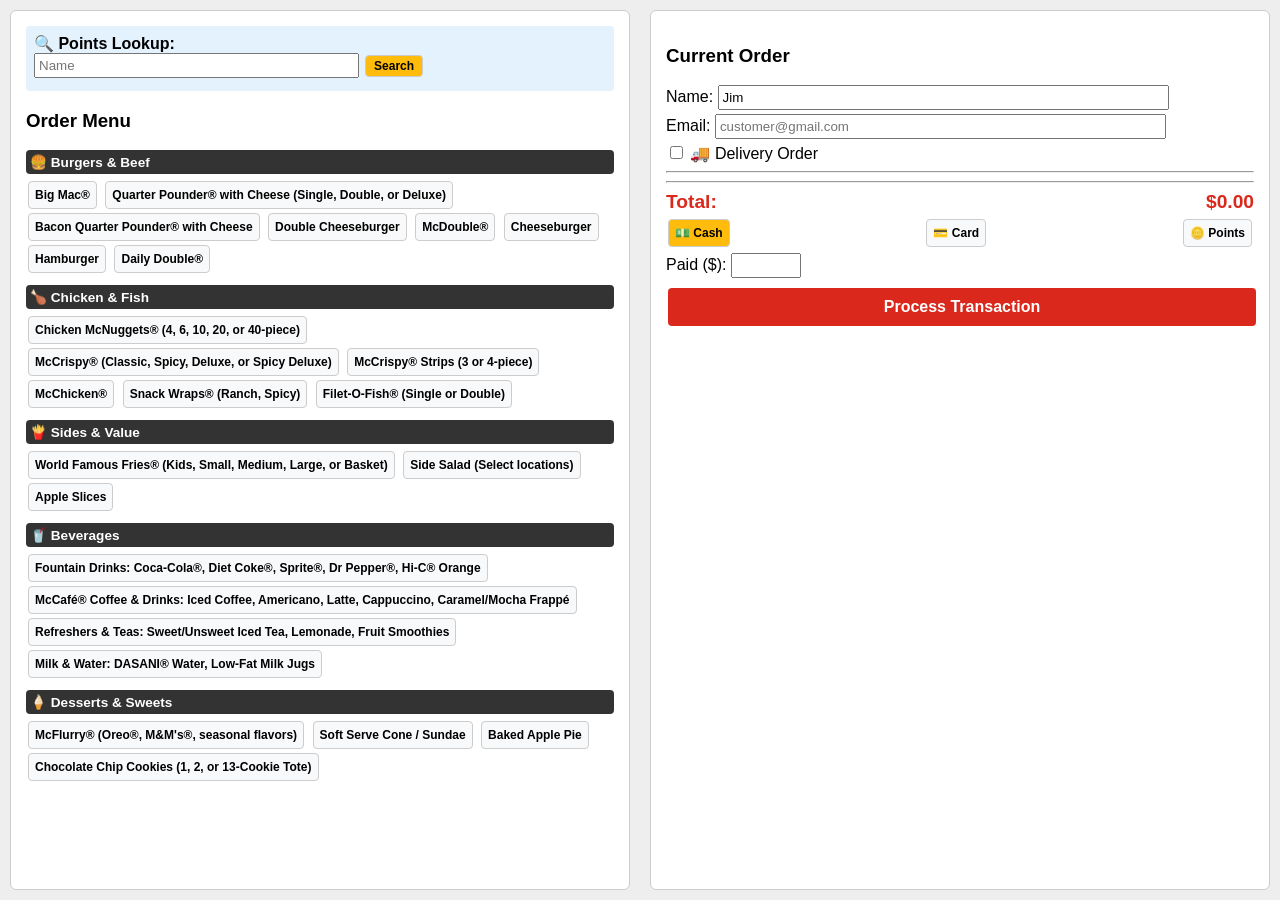
==== commit ddbcd534: "menu items to buttens" ====
--- a/Index.html
+++ b/Index.html
@@ -9,49 +9,39 @@
     <h3>Order Menu</h3>
 
     <div class="cat">🍔 Burgers & Beef</div>
-    <ul class="menu-list">
-        <li class="menu-item">• Big Mac®</li>
-        <li class="menu-item">• Quarter Pounder® with Cheese (Single, Double, or Deluxe)</li>
-        <li class="menu-item">• Bacon Quarter Pounder® with Cheese</li>
-        <li class="menu-item">• Double Cheeseburger</li>
-        <li class="menu-item">• McDouble®</li>
-        <li class="menu-item">• Cheeseburger</li>
-        <li class="menu-item">• Hamburger</li>
-        <li class="menu-item">• Daily Double®</li>
-    </ul>
+    <button class="menu-button">Big Mac®</button>
+    <button class="menu-button">Quarter Pounder® with Cheese (Single, Double, or Deluxe)</button>
+    <button class="menu-button">Bacon Quarter Pounder® with Cheese</button>
+    <button class="menu-button">Double Cheeseburger</button>
+    <button class="menu-button">McDouble®</button>
+    <button class="menu-button">Cheeseburger</button>
+    <button class="menu-button">Hamburger</button>
+    <button class="menu-button">Daily Double®</button>
 
     <div class="cat">🍗 Chicken & Fish</div>
-    <ul class="menu-list">
-        <li class="menu-item">• Chicken McNuggets® (4, 6, 10, 20, or 40-piece)</li>
-        <li class="menu-item">• McCrispy® (Classic, Spicy, Deluxe, or Spicy Deluxe)</li>
-        <li class="menu-item">• McCrispy® Strips (3 or 4-piece)</li>
-        <li class="menu-item">• McChicken®</li>
-        <li class="menu-item">• Snack Wraps® (Ranch, Spicy)</li>
-        <li class="menu-item">• Filet-O-Fish® (Single or Double)</li>
-    </ul>
+    <button class="menu-button">Chicken McNuggets® (4, 6, 10, 20, or 40-piece)</button>
+    <button class="menu-button">McCrispy® (Classic, Spicy, Deluxe, or Spicy Deluxe)</button>
+    <button class="menu-button">McCrispy® Strips (3 or 4-piece)</button>
+    <button class="menu-button">McChicken®</button>
+    <button class="menu-button">Snack Wraps® (Ranch, Spicy)</button>
+    <button class="menu-button">Filet-O-Fish® (Single or Double)</button>
 
     <div class="cat">🍟 Sides & Value</div>
-    <ul class="menu-list">
-        <li class="menu-item">• World Famous Fries® (Kids, Small, Medium, Large, or Basket)</li>
-        <li class="menu-item">• Side Salad (Select locations)</li>
-        <li class="menu-item">• Apple Slices</li>
-    </ul>
+    <button class="menu-button">World Famous Fries® (Kids, Small, Medium, Large, or Basket)</button>
+    <button class="menu-button">Side Salad (Select locations)</button>
+    <button class="menu-button">Apple Slices</button>
 
     <div class="cat">🥤 Beverages</div>
-    <ul class="menu-list">
-        <li class="menu-item">• Fountain Drinks: Coca-Cola®, Diet Coke®, Sprite®, Dr Pepper®, Hi-C® Orange</li>
-        <li class="menu-item">• McCafé® Coffee & Drinks: Iced Coffee, Americano, Latte, Cappuccino, Caramel/Mocha Frappé</li>
-        <li class="menu-item">• Refreshers & Teas: Sweet/Unsweet Iced Tea, Lemonade, Fruit Smoothies</li>
-        <li class="menu-item">• Milk & Water: DASANI® Water, Low-Fat Milk Jugs</li>
-    </ul>
+    <button class="menu-button">Fountain Drinks: Coca-Cola®, Diet Coke®, Sprite®, Dr Pepper®, Hi-C® Orange</button>
+    <button class="menu-button">McCafé® Coffee & Drinks: Iced Coffee, Americano, Latte, Cappuccino, Caramel/Mocha Frappé</button>
+    <button class="menu-button">Refreshers & Teas: Sweet/Unsweet Iced Tea, Lemonade, Fruit Smoothies</button>
+    <button class="menu-button">Milk & Water: DASANI® Water, Low-Fat Milk Jugs</button>
 
     <div class="cat">🍦 Desserts & Sweets</div>
-    <ul class="menu-list">
-        <li class="menu-item">• McFlurry® (Oreo®, M&M's®, seasonal flavors)</li>
-        <li class="menu-item">• Soft Serve Cone / Sundae</li>
-        <li class="menu-item">• Baked Apple Pie</li>
-        <li class="menu-item">• Chocolate Chip Cookies (1, 2, or 13-Cookie Tote)</li>
-    </ul>
+    <button class="menu-button">McFlurry® (Oreo®, M&M's®, seasonal flavors)</button>
+    <button class="menu-button">Soft Serve Cone / Sundae</button>
+    <button class="menu-button">Baked Apple Pie</button>
+    <button class="menu-button">Chocolate Chip Cookies (1, 2, or 13-Cookie Tote)</button>
 </div>
 <div class="pane">
     <h3>Current Order</h3>
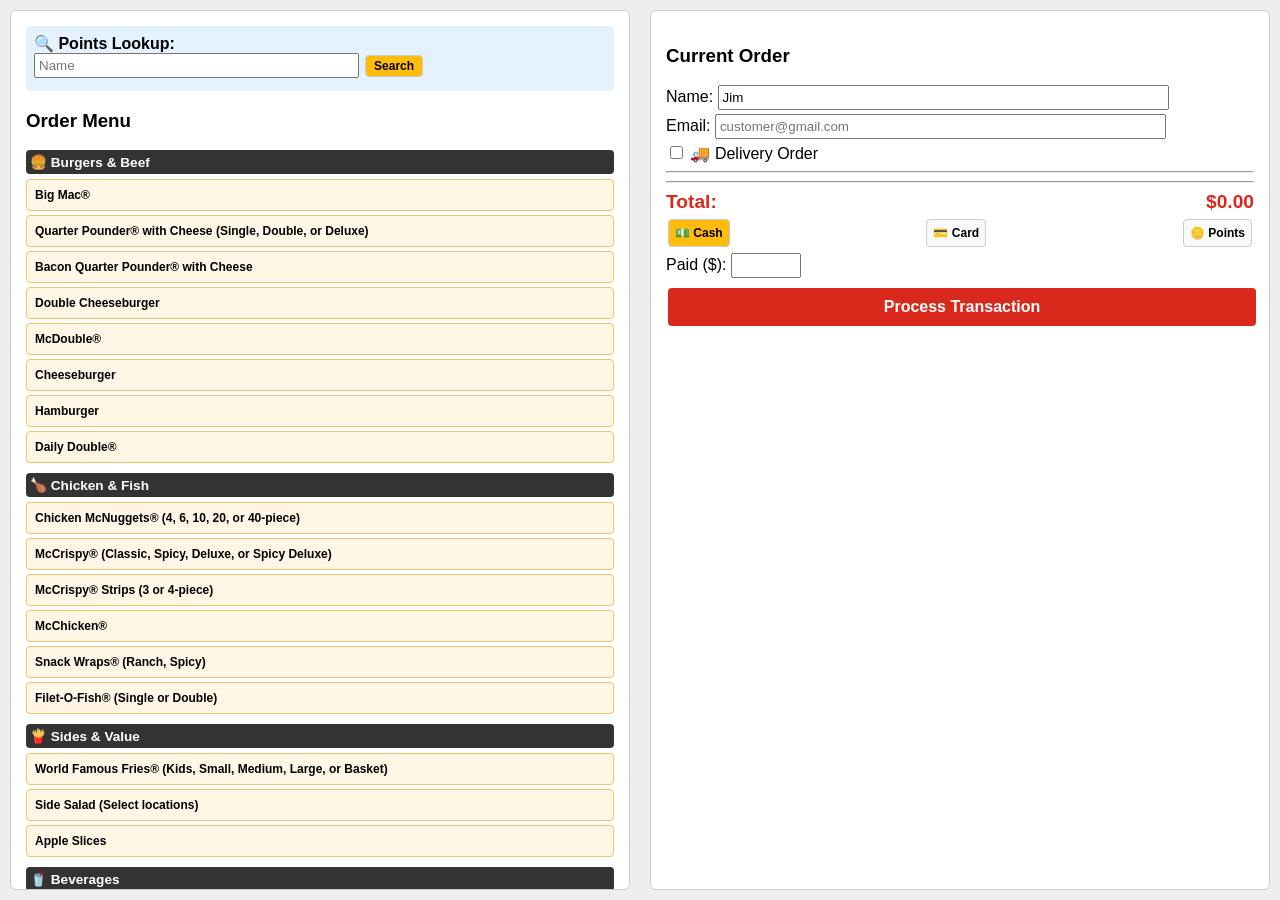
==== commit 181ad472: "makeing it work" ====
--- a/Index.html
+++ b/Index.html
@@ -1,4 +1,4 @@
-<!DOCTYPE html><html><head><meta charset="UTF-8"><title>POS</title><style>body{font-family:sans-serif;display:flex;margin:0;height:100vh;background:#eee}.pane{flex:1.2;padding:15px;overflow-y:auto;background:#fff;border:1px solid #ccc;margin:10px;border-radius:6px}.row{display:flex;justify-content:space-between;margin:4px 0}button{padding:6px;margin:2px;cursor:pointer;font-weight:bold;border-radius:4px;border:1px solid #ccc;background:#f8f9fa;font-size:0.75rem}.cat{background:#333;color:#fff;padding:4px;border-radius:4px;margin:10px 0 5px;font-size:.85rem;font-weight:bold}.subcat{font-size:0.8rem;font-weight:bold;color:#da291c;margin:6px 0 2px 0}.menu-list{list-style:none;padding:0;margin:0 0 8px 0}.menu-item{font-size:0.8rem;line-height:1.4;margin:3px 0}</style></head><body>
+<!DOCTYPE html><html><head><meta charset="UTF-8"><title>POS</title><style>body{font-family:sans-serif;display:flex;margin:0;height:100vh;background:#eee}.pane{flex:1.2;padding:15px;overflow-y:auto;background:#fff;border:1px solid #ccc;margin:10px;border-radius:6px}.row{display:flex;justify-content:space-between;margin:4px 0}button{padding:6px;margin:2px;cursor:pointer;font-weight:bold;border-radius:4px;border:1px solid #ccc;background:#f8f9fa;font-size:0.75rem}.cat{background:#333;color:#fff;padding:4px;border-radius:4px;margin:10px 0 5px;font-size:.85rem;font-weight:bold}.subcat{font-size:0.8rem;font-weight:bold;color:#da291c;margin:6px 0 2px 0}.menu-list{list-style:none;padding:0;margin:0 0 8px 0}.menu-item{font-size:0.8rem;line-height:1.4;margin:3px 0}.menu-button{display:block;width:100%;text-align:left;margin:4px 0;padding:8px;background:#fff6e5;border:1px solid #f0c36d}</style></head><body>
 <div class="pane">
     <div style="background:#e3f2fd;padding:8px;margin-bottom:10px;border-radius:4px;">
         <strong>🔍 Points Lookup:</strong><br>
@@ -64,6 +64,35 @@
 </div>
 <script>
     const db={"john":500,"jim":2400,"sam":1500}; let cart=[], payMethod='cash', total=0, receiptStr="", orderName="";
+    const menuPrices={
+        'Big Mac®':5.89,
+        'Quarter Pounder® with Cheese (Single, Double, or Deluxe)':6.19,
+        'Bacon Quarter Pounder® with Cheese':6.89,
+        'Double Cheeseburger':3.49,
+        'McDouble®':2.99,
+        'Cheeseburger':2.29,
+        'Hamburger':1.99,
+        'Daily Double®':3.99,
+        'Chicken McNuggets® (4, 6, 10, 20, or 40-piece)':4.99,
+        'McCrispy® (Classic, Spicy, Deluxe, or Spicy Deluxe)':5.49,
+        'McCrispy® Strips (3 or 4-piece)':4.99,
+        'McChicken®':2.89,
+        'Snack Wraps® (Ranch, Spicy)':2.49,
+        'Filet-O-Fish® (Single or Double)':4.79,
+        'World Famous Fries® (Kids, Small, Medium, Large, or Basket)':2.49,
+        'Side Salad (Select locations)':3.19,
+        'Apple Slices':1.29,
+        'Fountain Drinks: Coca-Cola®, Diet Coke®, Sprite®, Dr Pepper®, Hi-C® Orange':1.69,
+        'McCafé® Coffee & Drinks: Iced Coffee, Americano, Latte, Cappuccino, Caramel/Mocha Frappé':2.29,
+        'Refreshers & Teas: Sweet/Unsweet Iced Tea, Lemonade, Fruit Smoothies':1.99,
+        'Milk & Water: DASANI® Water, Low-Fat Milk Jugs':1.59,
+        'McFlurry® (Oreo®, M&M\'s®, seasonal flavors)':3.89,
+        'Soft Serve Cone / Sundae':2.49,
+        'Baked Apple Pie':1.89,
+        'Chocolate Chip Cookies (1, 2, or 13-Cookie Tote)':0.99
+    };
+    function addMenuItem(label){const price=menuPrices[label]||2.49; add(label,price)}
+    document.addEventListener('DOMContentLoaded',()=>{document.querySelectorAll('.menu-button').forEach(btn=>{btn.onclick=()=>addMenuItem(btn.textContent.trim())})});
     function add(n,p){let m=cart.find(c=>c.n===n); m?m.qty++:cart.push({n,p,qty:1}); render()}
     function render(){document.getElementById('tape').innerHTML=cart.map(i=>`<div class="row"><span>${i.n} x${i.qty}</span><span>$${(i.p*i.qty).toFixed(2)}</span></div>`).join(''); total=cart.reduce((s,i)=>s+(i.p*i.qty),0); document.getElementById('total').innerText=`$${total.toFixed(2)}`; if(payMethod==='points')pUpd()}
     function toggleDel(){const d=document.getElementById('is-del').checked; document.getElementById('addr').style.display=d?'block':'none'; if(payMethod==='cash'){document.getElementById('cash-box').style.display=d?'none':'block'; document.getElementById('del-warn').style.display=d?'block':'none'}}
